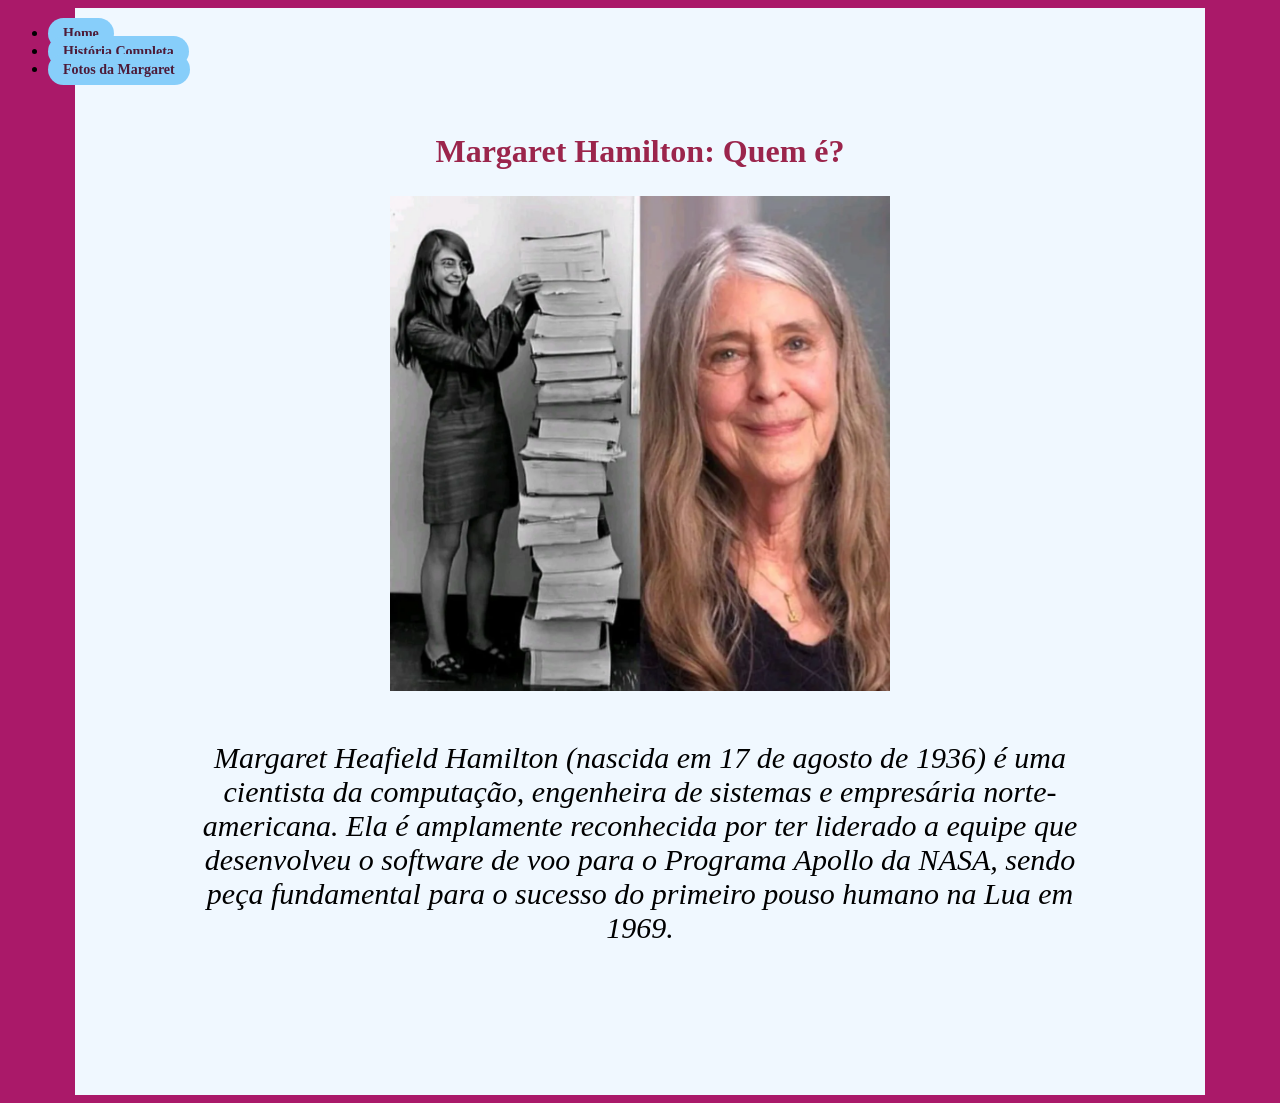
==== index.html @ be956593 "atualizações" ====
<!DOCTYPE html>
<html lang="pt-br">
<head>
    <meta charset="UTF-8">
    <meta name="viewport" content="width=
    , initial-scale=1.0">
    <title>Margaret Hamilton: Quem é?</title>
    <link rel="stylesheet" href="./css/styles.css">
</head>

<body>
    <header>
        <nav>
                <ul>
                    <li><a href="./index.html" target="_blank">Home</a></li>
                    <li><a href="./História Completa.html" target="_blank">História Completa</a></li>
                    <li><a href="./fotos.html" target="_blank">Fotos da Margaret</a></li>
                </ul>
        </nav>
    </header>

             <div class="home">
                <h1>Margaret Hamilton: Quem é?</h1>

                <img src="img/Margaret Hamilton.webp" alt="Margaret Hamilton">

                <p><span>Margaret Heafield Hamilton</span> (nascida em 17 de agosto de 1936) é uma cientista da computação, engenheira de sistemas e empresária norte-americana. Ela é amplamente reconhecida por ter liderado a equipe que desenvolveu o software de voo para o Programa Apollo da NASA, sendo peça fundamental para o sucesso do primeiro pouso humano na Lua em 1969.</p>
            </div>
        
   
    
</body>

</html>
---- css/styles.css ----
img {
    width: 500px;
    margin: auto;
    display: block;
}

.home > h1 {
    font-family: 20px;
    color: rgb(155, 37, 76);
    text-align: center;
    padding: 4px;
}

.home > p {
    font-style: italic;
    font-size: 30px;
    padding: 20px;
}

.home > span{
    font-weight: bold;
}

.home {
    background-color: aliceblue;
    padding: 100px;
    width: 930px;
    margin: 0 auto;
    text-align: center;
} 

body{
    background-color: #aa1969;
}

ul{
    position: fixed;
}

a{
    background-color: lightskyblue;
    font-size: 14px;
    font-weight: bold;
    text-decoration: none;
    color: #4d1b38;
    padding: 8px 15px;
    margin-top: 20px;
    border-radius: 20px;
    text-align: center
}
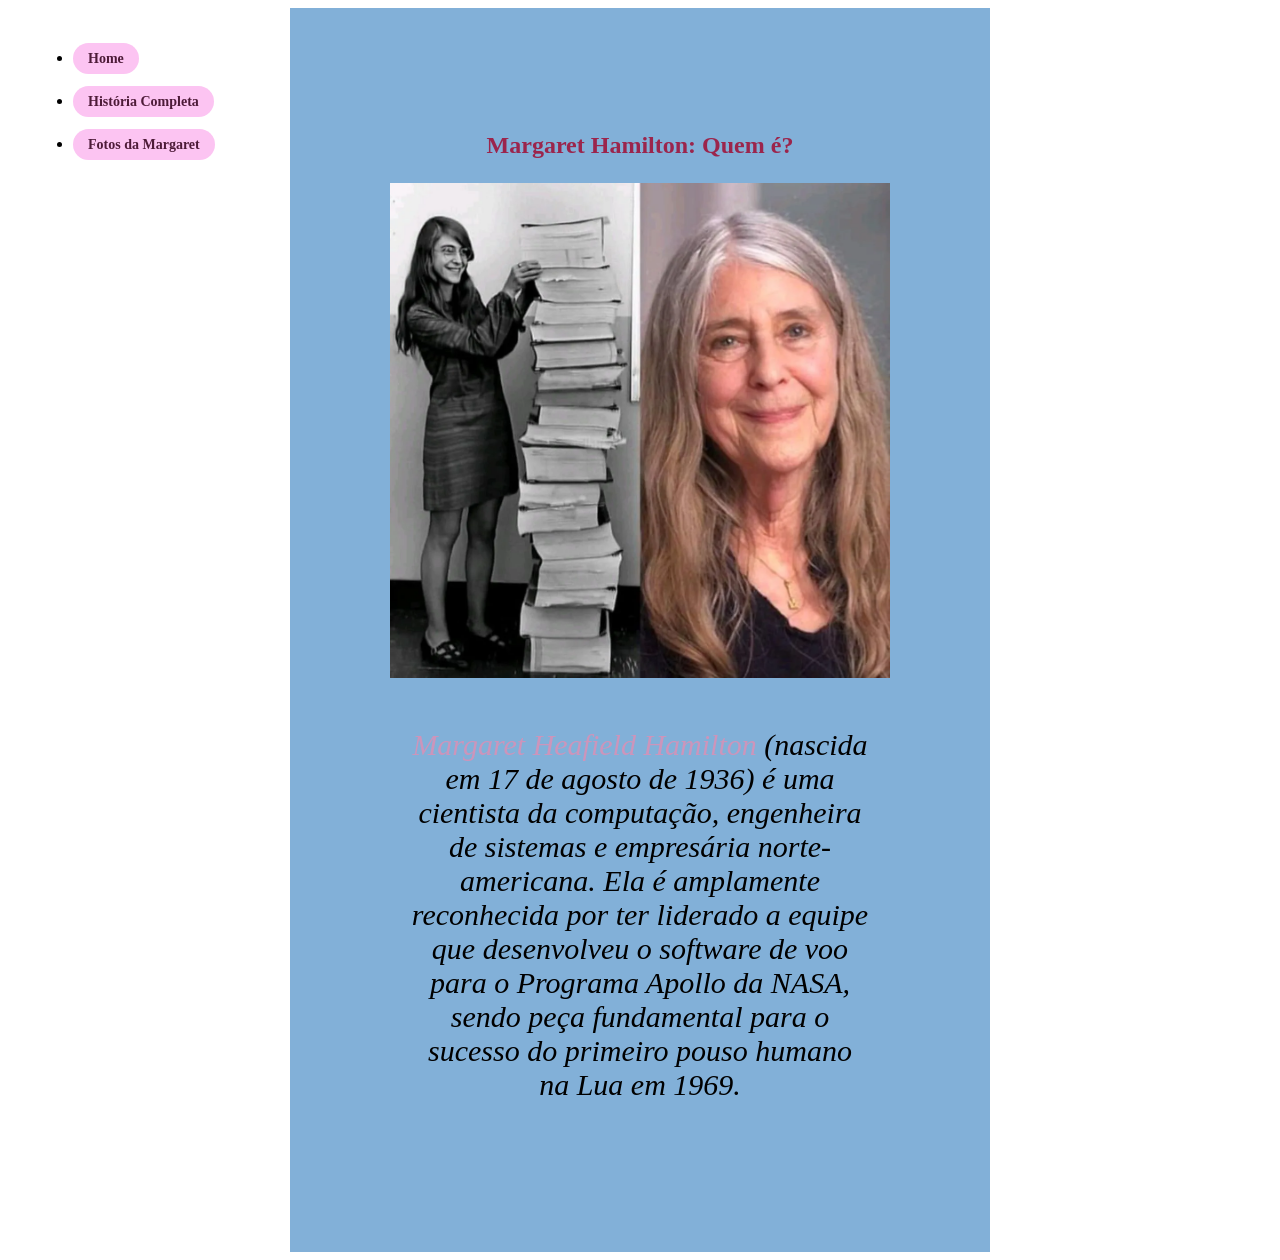
==== commit 7b9bc55a: "Atualizações" ====
--- a/index.html
+++ b/index.html
@@ -9,24 +9,32 @@
 </head>
 
 <body>
-    <header>
-        <nav>
-                <ul>
+    
+<main>
+    <section>
+        <header>
+            <nav>
+                 <ul>
                     <li><a href="./index.html" target="_blank">Home</a></li>
                     <li><a href="./História Completa.html" target="_blank">História Completa</a></li>
                     <li><a href="./fotos.html" target="_blank">Fotos da Margaret</a></li>
                 </ul>
-        </nav>
-    </header>
+            </nav>
+        </header>
+    </section>
+</main>
 
-             <div class="home">
+    <main>
+        <section>
+            <div class="home">
                 <h1>Margaret Hamilton: Quem é?</h1>
 
                 <img src="img/Margaret Hamilton.webp" alt="Margaret Hamilton">
 
-                <p><span>Margaret Heafield Hamilton</span> (nascida em 17 de agosto de 1936) é uma cientista da computação, engenheira de sistemas e empresária norte-americana. Ela é amplamente reconhecida por ter liderado a equipe que desenvolveu o software de voo para o Programa Apollo da NASA, sendo peça fundamental para o sucesso do primeiro pouso humano na Lua em 1969.</p>
+                <p> <span>Margaret Heafield Hamilton</span> (nascida em 17 de agosto de 1936) é uma cientista da computação, engenheira de sistemas e empresária norte-americana. Ela é amplamente reconhecida por ter liderado a equipe que desenvolveu o software de voo para o Programa Apollo da NASA, sendo peça fundamental para o sucesso do primeiro pouso humano na Lua em 1969.</p>
             </div>
-        
+        </section>
+    </main>    
    
     
 </body>
--- a/css/styles.css
+++ b/css/styles.css
@@ -22,29 +22,48 @@
 }
 
 .home {
+    background-color: rgb(130, 176, 216);
+    padding: 100px;
+    width: 500px;
+    margin: 0 auto;
+    text-align: center;
+} 
+
+
+ul{
+    position: fixed;
+}
+
+li{
+    margin: 25px
+}
+
+a{
+    background-color: rgb(252, 196, 242);
+    font-size: 14px;
+    font-weight: bold;
+    text-decoration: none;
+    color: #4d1b38;
+    padding: 8px 15px;
+    border-radius: 20px;
+    text-align: center
+}
+
+.historia{
     background-color: aliceblue;
     padding: 100px;
     width: 930px;
     margin: 0 auto;
     text-align: center;
-} 
-
-body{
-    background-color: #aa1969;
 }
 
-ul{
-    position: fixed;
+.historia > p{
+    font-style: italic;
+    font-size: 30px;
+    padding: 20px;
+    color: #aa1969;
 }
 
-a{
-    background-color: lightskyblue;
-    font-size: 14px;
-    font-weight: bold;
-    text-decoration: none;
-    color: #4d1b38;
-    padding: 8px 15px;
-    margin-top: 20px;
-    border-radius: 20px;
-    text-align: center
+span{
+    color: rgb(204, 149, 187);
 }
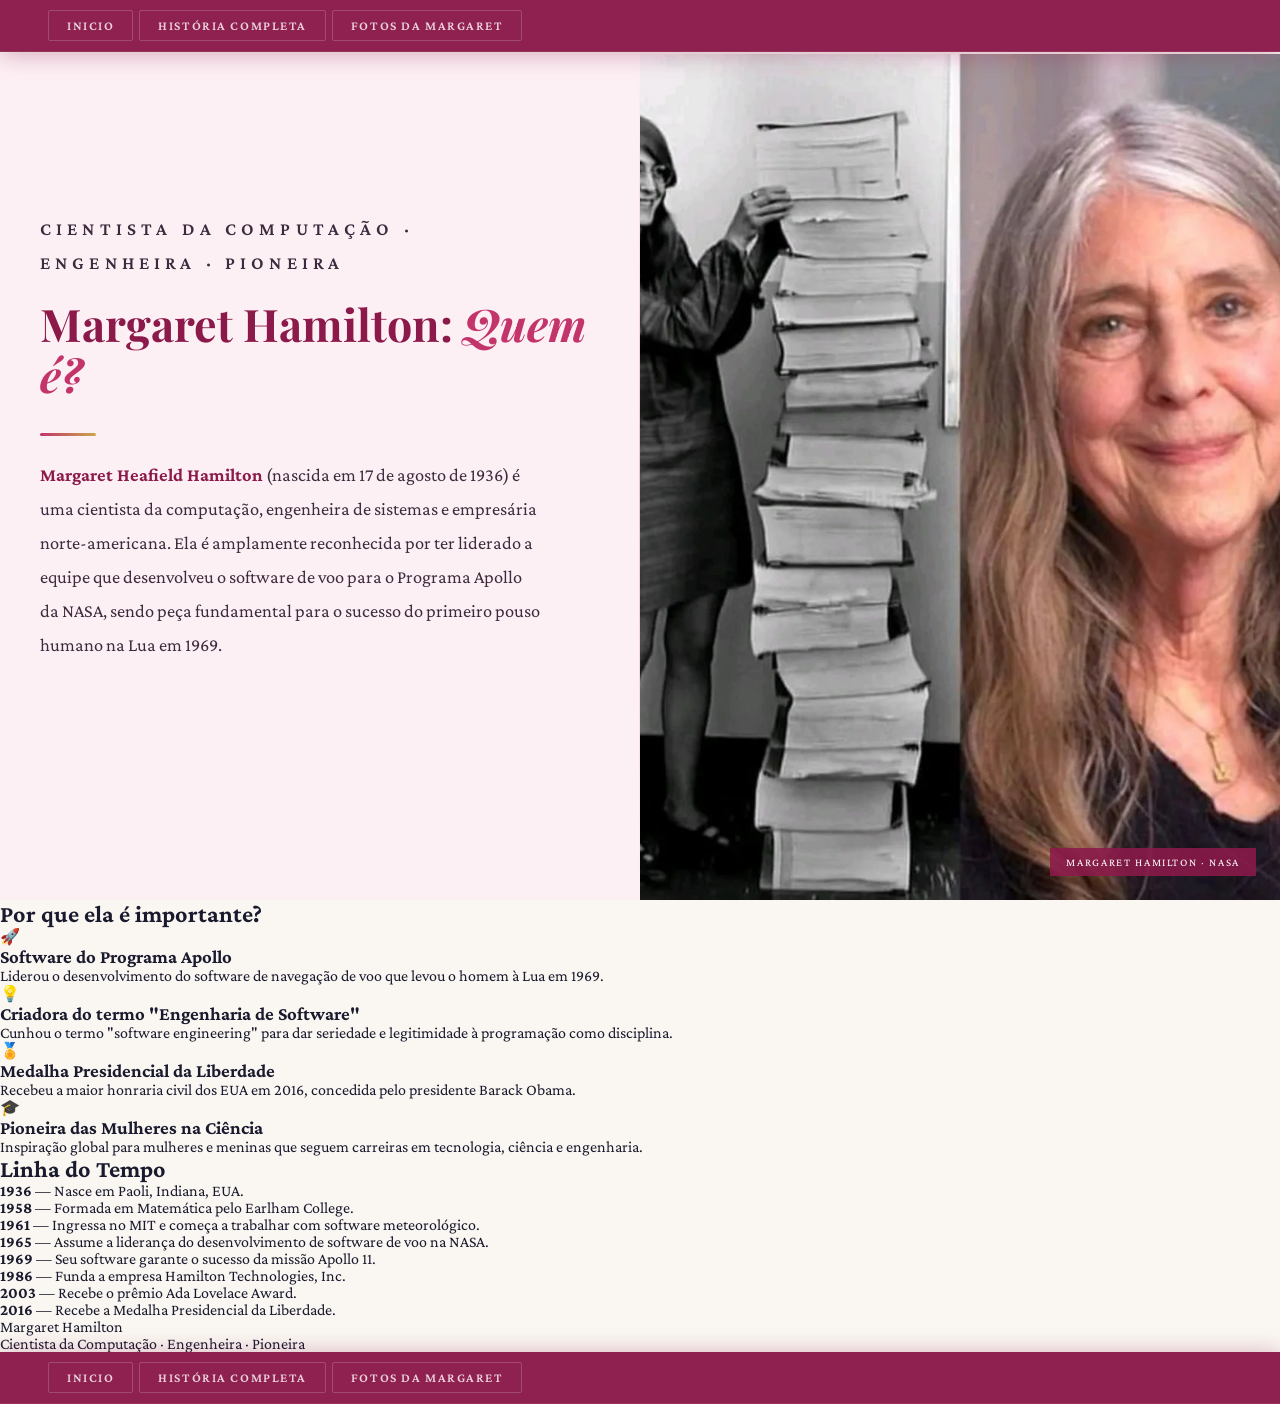
==== commit 1844889c: "inicio" ====
--- a/index.html
+++ b/index.html
@@ -2,41 +2,102 @@
 <html lang="pt-br">
 <head>
     <meta charset="UTF-8">
-    <meta name="viewport" content="width=
-    , initial-scale=1.0">
+    <meta name="viewport" content="width=device-width, initial-scale=1.0">
     <title>Margaret Hamilton: Quem é?</title>
     <link rel="stylesheet" href="./css/styles.css">
 </head>
+<body>
 
-<body>
-    
-<main>
-    <section>
-        <header>
-            <nav>
-                 <ul>
-                    <li><a href="./index.html" target="_blank">Home</a></li>
-                    <li><a href="./História Completa.html" target="_blank">História Completa</a></li>
-                    <li><a href="./fotos.html" target="_blank">Fotos da Margaret</a></li>
+    <header>
+        <nav>
+            <ul>
+                <li><a href="./index.html">Inicio</a></li>
+                <li><a href="./Historia Completa.html">História Completa</a></li>
+                <li><a href="./fotos.html">Fotos da Margaret</a></li>
+            </ul>
+        </nav>
+    </header>
+
+    <main>
+
+        <section class="hero-section">
+            <div class="hero-text">
+                <p class="hero-eyebrow">Cientista da Computação · Engenheira · Pioneira</p>
+                <h1>Margaret Hamilton: <em>Quem é?</em></h1>
+                <div class="hero-divider"></div>
+                <p>
+                    <span>Margaret Heafield Hamilton</span> (nascida em 17 de agosto de 1936) é uma cientista da computação, engenheira de sistemas e empresária norte-americana. Ela é amplamente reconhecida por ter liderado a equipe que desenvolveu o software de voo para o Programa Apollo da NASA, sendo peça fundamental para o sucesso do primeiro pouso humano na Lua em 1969.
+                </p>
+            </div>
+            <div class="hero-image-wrap">
+                <img src="img/Margaret Hamilton.webp" alt="Margaret Hamilton segurando o código do software Apollo">
+                <span class="hero-image-caption">Margaret Hamilton · NASA</span>
+            </div>
+        </section>
+
+        <section id="destaques" class="destaques-section">
+            <h2 class="destaques-titulo">Por que ela é importante?</h2>
+            <ul class="destaques-lista">
+                <li>
+                    <span class="destaque-icone">🚀</span>
+                    <div>
+                        <h3>Software do Programa Apollo</h3>
+                        <p>Liderou o desenvolvimento do software de navegação de voo que levou o homem à Lua em 1969.</p>
+                    </div>
+                </li>
+                <li>
+                    <span class="destaque-icone">💡</span>
+                    <div>
+                        <h3>Criadora do termo "Engenharia de Software"</h3>
+                        <p>Cunhou o termo "software engineering" para dar seriedade e legitimidade à programação como disciplina.</p>
+                    </div>
+                </li>
+                <li>
+                    <span class="destaque-icone">🏅</span>
+                    <div>
+                        <h3>Medalha Presidencial da Liberdade</h3>
+                        <p>Recebeu a maior honraria civil dos EUA em 2016, concedida pelo presidente Barack Obama.</p>
+                    </div>
+                </li>
+                <li>
+                    <span class="destaque-icone">🎓</span>
+                    <div>
+                        <h3>Pioneira das Mulheres na Ciência</h3>
+                        <p>Inspiração global para mulheres e meninas que seguem carreiras em tecnologia, ciência e engenharia.</p>
+                    </div>
+                </li>
+            </ul>
+        </section>
+
+        <section id="linha-do-tempo" class="timeline-section">
+            <h2 class="timeline-titulo">Linha do Tempo</h2>
+            <ol class="timeline-lista">
+                <li><strong>1936</strong> — Nasce em Paoli, Indiana, EUA.</li>
+                <li><strong>1958</strong> — Formada em Matemática pelo Earlham College.</li>
+                <li><strong>1961</strong> — Ingressa no MIT e começa a trabalhar com software meteorológico.</li>
+                <li><strong>1965</strong> — Assume a liderança do desenvolvimento de software de voo na NASA.</li>
+                <li><strong>1969</strong> — Seu software garante o sucesso da missão Apollo 11.</li>
+                <li><strong>1986</strong> — Funda a empresa Hamilton Technologies, Inc.</li>
+                <li><strong>2003</strong> — Recebe o prêmio Ada Lovelace Award.</li>
+                <li><strong>2016</strong> — Recebe a Medalha Presidencial da Liberdade.</li>
+            </ol>
+        </section>
+
+    </main>
+
+    <footer>
+        <div class="footer-conteudo">
+            <p class="footer-nome">Margaret Hamilton</p>
+            <p class="footer-sub">Cientista da Computação · Engenheira · Pioneira</p>
+            <nav class="footer-nav">
+                <ul>
+                    <li><a href="./index.html">Inicio</a></li>
+                    <li><a href="./Historia Completa.html">História Completa</a></li>
+                    <li><a href="./fotos.html">Fotos da Margaret</a></li>
                 </ul>
             </nav>
-        </header>
-    </section>
-</main>
+        </div>
+    </footer>
 
-    <main>
-        <section>
-            <div class="home">
-                <h1>Margaret Hamilton: Quem é?</h1>
-
-                <img src="img/Margaret Hamilton.webp" alt="Margaret Hamilton">
-
-                <p> <span>Margaret Heafield Hamilton</span> (nascida em 17 de agosto de 1936) é uma cientista da computação, engenheira de sistemas e empresária norte-americana. Ela é amplamente reconhecida por ter liderado a equipe que desenvolveu o software de voo para o Programa Apollo da NASA, sendo peça fundamental para o sucesso do primeiro pouso humano na Lua em 1969.</p>
-            </div>
-        </section>
-    </main>    
-   
-    
 </body>
-
 </html>
--- a/css/styles.css
+++ b/css/styles.css
@@ -1,69 +1,424 @@
-img {
-    width: 500px;
-    margin: auto;
+@import url('https://fonts.googleapis.com/css2?family=Playfair+Display:ital,wght@0,400;0,700;1,400&family=Crimson+Pro:ital,wght@0,300;0,400;0,600;1,300&display=swap');
+
+*, *::before, *::after {
+    margin: 0;
+    padding: 0;
+    box-sizing: border-box;
+}
+
+:root {
+    --rosa-escuro: #8b1a4a;
+    --rosa-medio: #c2346a;
+    --rosa-claro: #f0c4d8;
+    --rosa-palido: #fdf0f5;
+    --creme: #faf7f2;
+    --texto-escuro: #1a1a2e;
+    --texto-medio: #3d2b3d;
+    --dourado: #c9a84c;
+    --dourado-claro: #e8d49a;
+    --nav-height: 54px;
+    --shadow-card: 0 4px 28px rgba(0,0,0,0.08);
+    --shadow-hover: 0 14px 44px rgba(139,26,74,0.16);
+}
+
+html { scroll-behavior: smooth; }
+
+body {
+    background-color: var(--creme);
+    font-family: 'Crimson Pro', Georgia, serif;
+    color: var(--texto-escuro);
+    min-height: 100vh;
+}
+
+header {
+    position: fixed;
+    top: 0;
+    left: 0;
+    width: 100%;
+    z-index: 100;
+}
+
+nav {
+    background: rgba(139, 26, 74, 0.97);
+    backdrop-filter: blur(10px);
+    padding: 0 48px;
+    box-shadow: 0 2px 24px rgba(139,26,74,0.35);
+    border-bottom: 1px solid rgba(255,255,255,0.08);
+}
+
+nav ul {
+    list-style: none;
+    display: flex;
+    align-items: center;
+    gap: 6px;
+    padding: 10px 0;
+    margin: 0;
+}
+
+nav ul li { margin: 0; }
+
+nav a {
+    display: inline-block;
+    background-color: transparent;
+    color: rgba(253,240,245,0.85);
+    font-family: 'Crimson Pro', serif;
+    font-size: 13px;
+    font-weight: 600;
+    letter-spacing: 0.12em;
+    text-transform: uppercase;
+    text-decoration: none;
+    padding: 7px 18px;
+    border: 1px solid rgba(255,255,255,0.18);
+    border-radius: 2px;
+    transition: background 0.25s, border-color 0.25s, color 0.25s;
+}
+
+nav a:hover {
+    background-color: rgba(255,255,255,0.14);
+    border-color: rgba(255,255,255,0.55);
+    color: #fff;
+}
+
+.home {
+    width: 100%;
+    max-width: 100%;
+    margin: 0;
+    padding: 0;
+}
+
+.hero-section {
+    min-height: 100vh;
+    display: grid;
+    grid-template-columns: 1fr 1fr;
+    align-items: stretch;
+    padding-top: var(--nav-height);
+    gap: 0;
+}
+
+.hero-text {
+    padding: 80px 30px 80px 40px;
+    background: var(--rosa-palido);
+    display: flex;
+    flex-direction: column;
+    justify-content: center;
+    position: relative;
+}
+
+.hero-text::after {
+    content: '';
+    position: absolute;
+    top: 0;
+    right: 0;
+    width: 1px;
+    height: 100%;
+    background: linear-gradient(to bottom, transparent, var(--rosa-claro), transparent);
+}
+
+.hero-eyebrow {
+    margin-top: -80px;
+    font-size: 11px;
+    font-weight: 600;
+    letter-spacing: 0.28em;
+    text-transform: uppercase;
+    color: var(--rosa-medio);
+    margin-bottom: 18px;
+}
+
+.hero-text h1 {
+    font-family: 'Playfair Display', Georgia, serif;
+    font-size: clamp(2rem, 3.5vw, 3.2rem);
+    font-weight: 700;
+    line-height: 1.15;
+    color: var(--rosa-escuro);
+    margin-bottom: 10px;
+}
+
+.hero-text h1 em {
+    font-style: italic;
+    color: var(--rosa-medio);
+}
+
+.hero-divider {
+    width: 56px;
+    height: 3px;
+    background: linear-gradient(90deg, var(--rosa-medio), var(--dourado));
+    margin: 22px 0;
+    border-radius: 2px;
+}
+
+.hero-text p {
+    font-size: 1.15rem;
+    line-height: 1.85;
+    color: var(--texto-medio);
+    max-width: 500px;
+}
+
+.hero-text p > span {
+    font-weight: 700;
+    color: var(--rosa-escuro);
+}
+
+.hero-image-wrap {
+    position: relative;
+    overflow: hidden;
+}
+
+.hero-image-wrap img {
+    width: 100%;
+    height: 100%;
+    object-fit: cover;
+    object-position: top center;
     display: block;
-}
-
-.home > h1 {
-    font-family: 20px;
-    color: rgb(155, 37, 76);
+    margin: 0;
+    transition: transform 8s ease;
+}
+
+.hero-image-wrap:hover img {
+    transform: scale(1.04);
+}
+
+.hero-image-caption {
+    position: absolute;
+    bottom: 24px;
+    right: 24px;
+    background: rgba(139,26,74,0.88);
+    color: #fff;
+    font-size: 11px;
+    letter-spacing: 0.15em;
+    text-transform: uppercase;
+    padding: 8px 16px;
+}
+
+.historia-page {
+    padding-top: var(--nav-height);
+    min-height: 100vh;
+    background: var(--creme);
+}
+
+.historia-hero {
+    background: var(--rosa-escuro);
+    background-image: linear-gradient(135deg, #6b0f35 0%, #8b1a4a 50%, #a82060 100%);
+    padding: 52px 60px 48px;
     text-align: center;
-    padding: 4px;
-}
-
-.home > p {
+    position: relative;
+    overflow: hidden;
+}
+
+.historia-hero::before {
+    content: '';
+    position: absolute;
+    inset: 0;
+    background-image: repeating-linear-gradient(
+        45deg,
+        rgba(255,255,255,0.015) 0px,
+        rgba(255,255,255,0.015) 1px,
+        transparent 1px,
+        transparent 20px
+    );
+}
+
+.historia-eyebrow {
+    font-size: 11px;
+    font-weight: 600;
+    letter-spacing: 0.3em;
+    text-transform: uppercase;
+    color: var(--dourado-claro);
+    margin-bottom: 12px;
+    position: relative;
+}
+
+.historia-hero h1 {
+    font-family: 'Playfair Display', serif;
+    font-size: clamp(2rem, 4vw, 3rem);
+    color: #fff;
+    margin-bottom: 10px;
+    position: relative;
+}
+
+.historia-subtitulo {
+    font-size: 1.1rem;
+    color: rgba(253,240,245,0.75);
     font-style: italic;
-    font-size: 30px;
-    padding: 20px;
-}
-
-.home > span{
-    font-weight: bold;
-}
-
-.home {
-    background-color: rgb(130, 176, 216);
-    padding: 100px;
-    width: 500px;
+    position: relative;
+}
+
+.historia {
+    max-width: 820px;
     margin: 0 auto;
+    padding: 52px 48px 72px;
+}
+
+.historia-bloco {
+    display: grid;
+    grid-template-columns: 52px 1fr;
+    gap: 24px;
+    margin-bottom: 44px;
+    align-items: start;
+}
+
+.bloco-icone {
+    font-family: 'Playfair Display', serif;
+    font-size: 2rem;
+    font-weight: 700;
+    color: var(--rosa-claro);
+    line-height: 1;
+    padding-top: 4px;
     text-align: center;
-} 
-
-
-ul{
-    position: fixed;
-}
-
-li{
-    margin: 25px
-}
-
-a{
-    background-color: rgb(252, 196, 242);
-    font-size: 14px;
-    font-weight: bold;
-    text-decoration: none;
-    color: #4d1b38;
-    padding: 8px 15px;
-    border-radius: 20px;
-    text-align: center
-}
-
-.historia{
-    background-color: aliceblue;
-    padding: 100px;
-    width: 930px;
-    margin: 0 auto;
+}
+
+.bloco-conteudo h2 {
+    font-family: 'Playfair Display', serif;
+    font-size: 1.25rem;
+    color: var(--rosa-escuro);
+    margin-bottom: 10px;
+    border-bottom: 2px solid var(--rosa-claro);
+    padding-bottom: 8px;
+}
+
+.bloco-conteudo p {
+    font-size: 1.1rem;
+    line-height: 1.85;
+    color: var(--texto-medio);
+}
+
+.fotos-page {
+    padding-top: var(--nav-height);
+    min-height: 100vh;
+    background: var(--creme);
+}
+
+.fotos-header {
     text-align: center;
-}
-
-.historia > p{
+    padding: 44px 40px 36px;
+    background: var(--rosa-palido);
+    border-bottom: 1px solid var(--rosa-claro);
+}
+
+.fotos-eyebrow {
+    font-size: 11px;
+    font-weight: 600;
+    letter-spacing: 0.28em;
+    text-transform: uppercase;
+    color: var(--rosa-medio);
+    margin-bottom: 8px;
+}
+
+.fotos-header h1 {
+    font-family: 'Playfair Display', serif;
+    font-size: clamp(1.8rem, 3.5vw, 2.6rem);
+    color: var(--rosa-escuro);
+    margin-bottom: 6px;
+}
+
+.fotos-subtitulo {
+    font-size: 1.05rem;
+    color: var(--texto-medio);
     font-style: italic;
-    font-size: 30px;
-    padding: 20px;
-    color: #aa1969;
-}
-
-span{
-    color: rgb(204, 149, 187);
-}+}
+
+.fotos-grid {
+    display: grid;
+    grid-template-columns: repeat(2, 1fr);
+    gap: 20px;
+    max-width: 1020px;
+    margin: 32px auto 52px;
+    padding: 0 36px;
+}
+
+.foto-card {
+    background: #fff;
+    overflow: hidden;
+    box-shadow: var(--shadow-card);
+    border-radius: 3px;
+    transition: transform 0.35s ease, box-shadow 0.35s ease;
+    display: flex;
+    flex-direction: column;
+}
+
+.foto-card:hover {
+    transform: translateY(-5px);
+    box-shadow: var(--shadow-hover);
+}
+
+.foto-img-wrap {
+    overflow: hidden;
+    height: 380px;
+}
+
+.foto-img-wrap img {
+    width: 100%;
+    height: 100%;
+    object-fit: contain;
+    object-position: center center;
+    display: block;
+    margin: 0;
+    background: #f5e8ef;
+    filter: grayscale(12%) contrast(1.03);
+    transition: filter 0.45s, transform 0.45s;
+}
+
+.foto-card:hover .foto-img-wrap img {
+    filter: grayscale(0%) contrast(1.05);
+    transform: scale(1.05);
+}
+
+.foto-legenda {
+    padding: 14px 18px 16px;
+    border-top: 3px solid var(--rosa-claro);
+    flex: 1;
+}
+
+.foto-legenda h3 {
+    font-family: 'Playfair Display', serif;
+    font-size: 0.98rem;
+    color: var(--rosa-escuro);
+    margin-bottom: 3px;
+}
+
+.foto-legenda p {
+    font-size: 0.85rem;
+    color: #aaa;
+    font-style: italic;
+    line-height: 1.5;
+}
+
+@media (max-width: 800px) {
+    .hero-section {
+        grid-template-columns: 1fr;
+    }
+    .hero-image-wrap {
+        height: 58vw;
+        min-height: 240px;
+    }
+    .hero-text {
+        padding: 48px 28px;
+    }
+    .fotos-grid {
+        grid-template-columns: 1fr;
+        padding: 0 20px;
+        gap: 16px;
+        margin-top: 24px;
+    }
+    .historia {
+        padding: 36px 20px 52px;
+    }
+    .historia-hero {
+        padding: 36px 28px 32px;
+    }
+    .historia-bloco {
+        grid-template-columns: 40px 1fr;
+        gap: 16px;
+    }
+    nav {
+        padding: 0 20px;
+    }
+    nav ul {
+        flex-wrap: wrap;
+        justify-content: center;
+        gap: 6px;
+    }
+    nav a {
+        font-size: 12px;
+        padding: 6px 12px;
+    }
+}
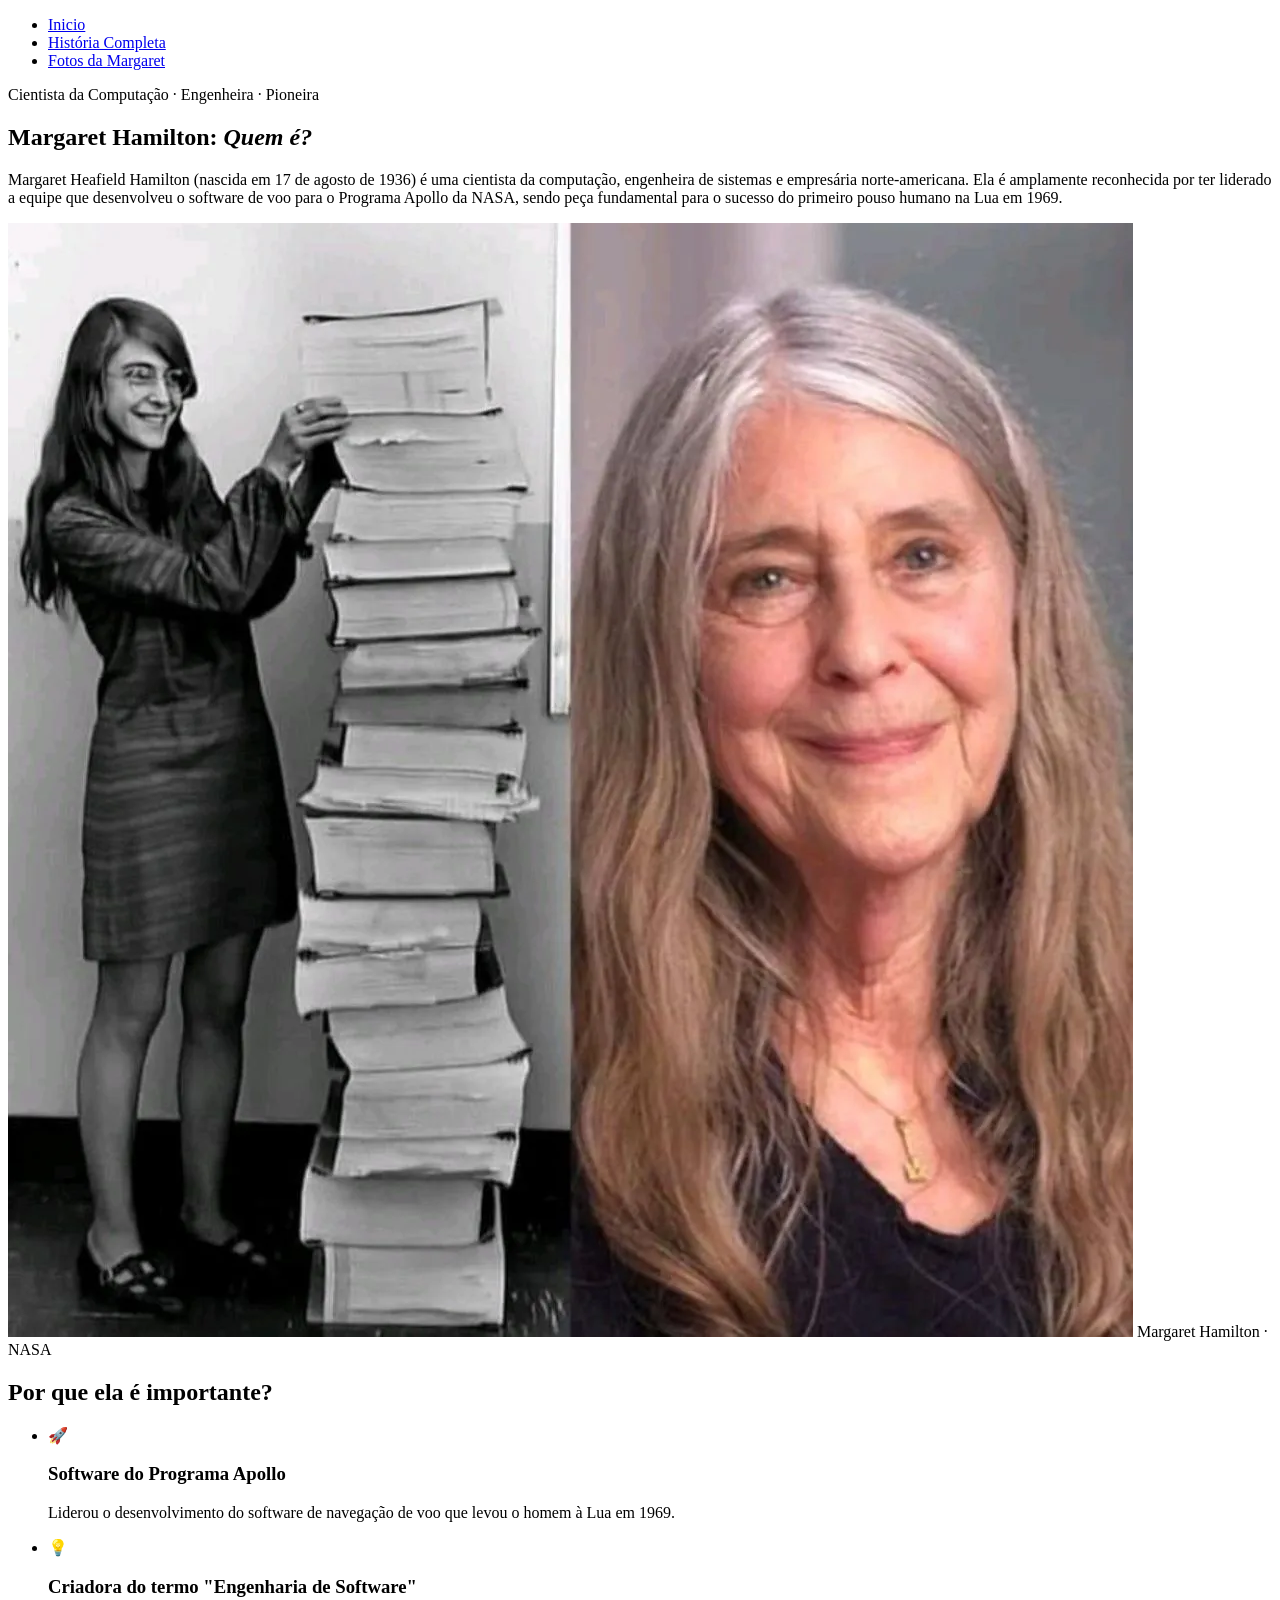
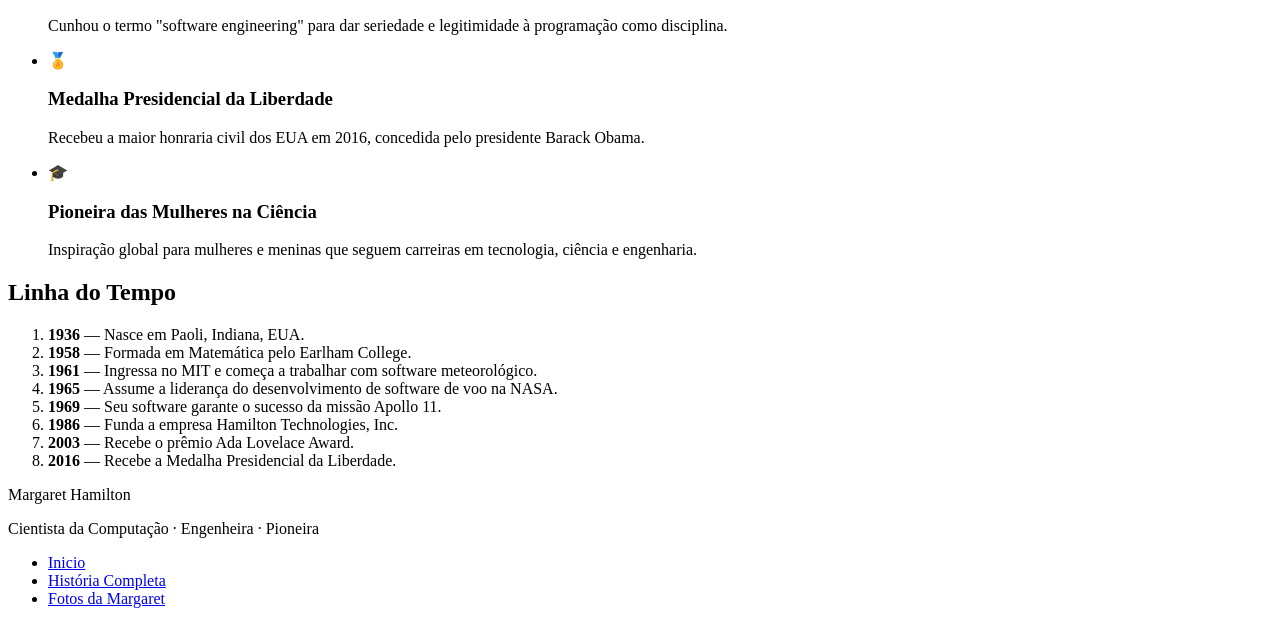
==== commit 6671129a: "2 css" ====
--- a/index.html
+++ b/index.html
@@ -4,7 +4,7 @@
     <meta charset="UTF-8">
     <meta name="viewport" content="width=device-width, initial-scale=1.0">
     <title>Margaret Hamilton: Quem é?</title>
-    <link rel="stylesheet" href="./css/styles.css">
+    <link rel="stylesheet" href="./CSS/styles.css">
 </head>
 <body>
 
@@ -12,7 +12,7 @@
         <nav>
             <ul>
                 <li><a href="./index.html">Inicio</a></li>
-                <li><a href="./Historia Completa.html">História Completa</a></li>
+                <li><a href=".//História Completa.html">História Completa</a></li>
                 <li><a href="./fotos.html">Fotos da Margaret</a></li>
             </ul>
         </nav>
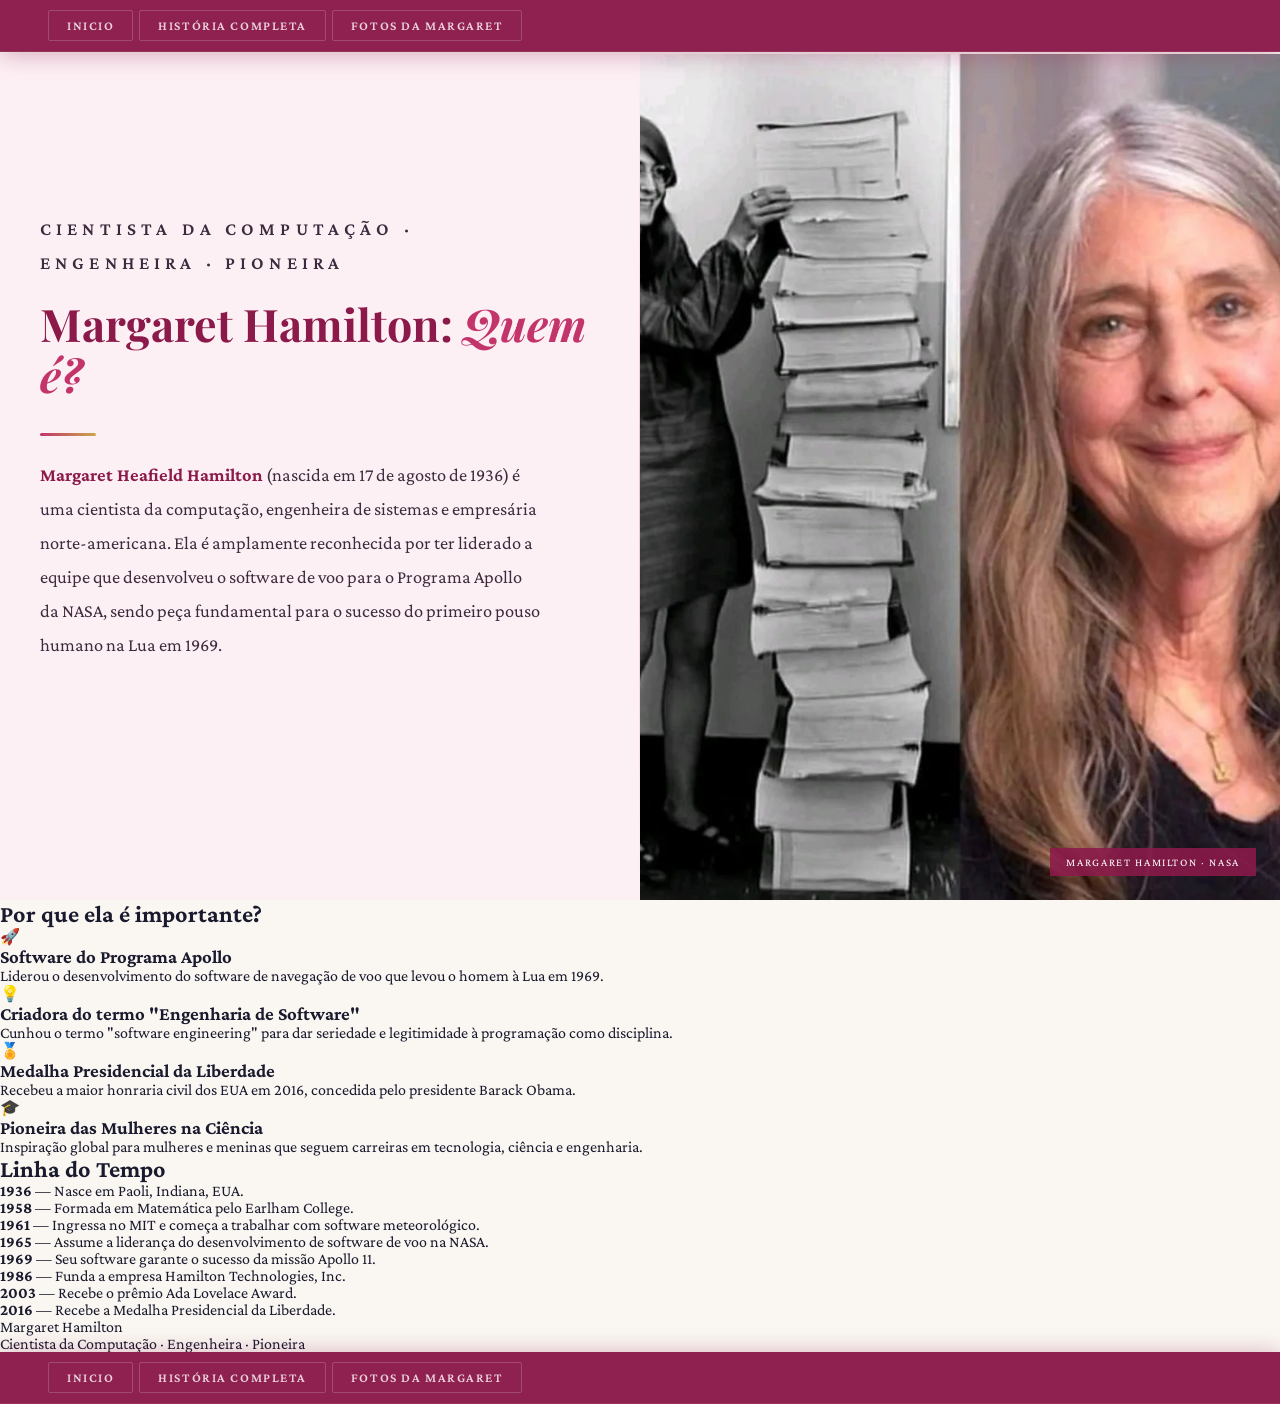
==== commit 45bb83a2: "c" ====
--- a/index.html
+++ b/index.html
@@ -4,7 +4,7 @@
     <meta charset="UTF-8">
     <meta name="viewport" content="width=device-width, initial-scale=1.0">
     <title>Margaret Hamilton: Quem é?</title>
-    <link rel="stylesheet" href="./CSS/styles.css">
+    <link rel="stylesheet" href="./css/styles.css">
 </head>
 <body>
 
--- a/css/styles.css
+++ b/css/styles.css
@@ -0,0 +1,424 @@
+@import url('https://fonts.googleapis.com/css2?family=Playfair+Display:ital,wght@0,400;0,700;1,400&family=Crimson+Pro:ital,wght@0,300;0,400;0,600;1,300&display=swap');
+
+*, *::before, *::after {
+    margin: 0;
+    padding: 0;
+    box-sizing: border-box;
+}
+
+:root {
+    --rosa-escuro: #8b1a4a;
+    --rosa-medio: #c2346a;
+    --rosa-claro: #f0c4d8;
+    --rosa-palido: #fdf0f5;
+    --creme: #faf7f2;
+    --texto-escuro: #1a1a2e;
+    --texto-medio: #3d2b3d;
+    --dourado: #c9a84c;
+    --dourado-claro: #e8d49a;
+    --nav-height: 54px;
+    --shadow-card: 0 4px 28px rgba(0,0,0,0.08);
+    --shadow-hover: 0 14px 44px rgba(139,26,74,0.16);
+}
+
+html { scroll-behavior: smooth; }
+
+body {
+    background-color: var(--creme);
+    font-family: 'Crimson Pro', Georgia, serif;
+    color: var(--texto-escuro);
+    min-height: 100vh;
+}
+
+header {
+    position: fixed;
+    top: 0;
+    left: 0;
+    width: 100%;
+    z-index: 100;
+}
+
+nav {
+    background: rgba(139, 26, 74, 0.97);
+    backdrop-filter: blur(10px);
+    padding: 0 48px;
+    box-shadow: 0 2px 24px rgba(139,26,74,0.35);
+    border-bottom: 1px solid rgba(255,255,255,0.08);
+}
+
+nav ul {
+    list-style: none;
+    display: flex;
+    align-items: center;
+    gap: 6px;
+    padding: 10px 0;
+    margin: 0;
+}
+
+nav ul li { margin: 0; }
+
+nav a {
+    display: inline-block;
+    background-color: transparent;
+    color: rgba(253,240,245,0.85);
+    font-family: 'Crimson Pro', serif;
+    font-size: 13px;
+    font-weight: 600;
+    letter-spacing: 0.12em;
+    text-transform: uppercase;
+    text-decoration: none;
+    padding: 7px 18px;
+    border: 1px solid rgba(255,255,255,0.18);
+    border-radius: 2px;
+    transition: background 0.25s, border-color 0.25s, color 0.25s;
+}
+
+nav a:hover {
+    background-color: rgba(255,255,255,0.14);
+    border-color: rgba(255,255,255,0.55);
+    color: #fff;
+}
+
+.home {
+    width: 100%;
+    max-width: 100%;
+    margin: 0;
+    padding: 0;
+}
+
+.hero-section {
+    min-height: 100vh;
+    display: grid;
+    grid-template-columns: 1fr 1fr;
+    align-items: stretch;
+    padding-top: var(--nav-height);
+    gap: 0;
+}
+
+.hero-text {
+    padding: 80px 30px 80px 40px;
+    background: var(--rosa-palido);
+    display: flex;
+    flex-direction: column;
+    justify-content: center;
+    position: relative;
+}
+
+.hero-text::after {
+    content: '';
+    position: absolute;
+    top: 0;
+    right: 0;
+    width: 1px;
+    height: 100%;
+    background: linear-gradient(to bottom, transparent, var(--rosa-claro), transparent);
+}
+
+.hero-eyebrow {
+    margin-top: -80px;
+    font-size: 11px;
+    font-weight: 600;
+    letter-spacing: 0.28em;
+    text-transform: uppercase;
+    color: var(--rosa-medio);
+    margin-bottom: 18px;
+}
+
+.hero-text h1 {
+    font-family: 'Playfair Display', Georgia, serif;
+    font-size: clamp(2rem, 3.5vw, 3.2rem);
+    font-weight: 700;
+    line-height: 1.15;
+    color: var(--rosa-escuro);
+    margin-bottom: 10px;
+}
+
+.hero-text h1 em {
+    font-style: italic;
+    color: var(--rosa-medio);
+}
+
+.hero-divider {
+    width: 56px;
+    height: 3px;
+    background: linear-gradient(90deg, var(--rosa-medio), var(--dourado));
+    margin: 22px 0;
+    border-radius: 2px;
+}
+
+.hero-text p {
+    font-size: 1.15rem;
+    line-height: 1.85;
+    color: var(--texto-medio);
+    max-width: 500px;
+}
+
+.hero-text p > span {
+    font-weight: 700;
+    color: var(--rosa-escuro);
+}
+
+.hero-image-wrap {
+    position: relative;
+    overflow: hidden;
+}
+
+.hero-image-wrap img {
+    width: 100%;
+    height: 100%;
+    object-fit: cover;
+    object-position: top center;
+    display: block;
+    margin: 0;
+    transition: transform 8s ease;
+}
+
+.hero-image-wrap:hover img {
+    transform: scale(1.04);
+}
+
+.hero-image-caption {
+    position: absolute;
+    bottom: 24px;
+    right: 24px;
+    background: rgba(139,26,74,0.88);
+    color: #fff;
+    font-size: 11px;
+    letter-spacing: 0.15em;
+    text-transform: uppercase;
+    padding: 8px 16px;
+}
+
+.historia-page {
+    padding-top: var(--nav-height);
+    min-height: 100vh;
+    background: var(--creme);
+}
+
+.historia-hero {
+    background: var(--rosa-escuro);
+    background-image: linear-gradient(135deg, #6b0f35 0%, #8b1a4a 50%, #a82060 100%);
+    padding: 52px 60px 48px;
+    text-align: center;
+    position: relative;
+    overflow: hidden;
+}
+
+.historia-hero::before {
+    content: '';
+    position: absolute;
+    inset: 0;
+    background-image: repeating-linear-gradient(
+        45deg,
+        rgba(255,255,255,0.015) 0px,
+        rgba(255,255,255,0.015) 1px,
+        transparent 1px,
+        transparent 20px
+    );
+}
+
+.historia-eyebrow {
+    font-size: 11px;
+    font-weight: 600;
+    letter-spacing: 0.3em;
+    text-transform: uppercase;
+    color: var(--dourado-claro);
+    margin-bottom: 12px;
+    position: relative;
+}
+
+.historia-hero h1 {
+    font-family: 'Playfair Display', serif;
+    font-size: clamp(2rem, 4vw, 3rem);
+    color: #fff;
+    margin-bottom: 10px;
+    position: relative;
+}
+
+.historia-subtitulo {
+    font-size: 1.1rem;
+    color: rgba(253,240,245,0.75);
+    font-style: italic;
+    position: relative;
+}
+
+.historia {
+    max-width: 820px;
+    margin: 0 auto;
+    padding: 52px 48px 72px;
+}
+
+.historia-bloco {
+    display: grid;
+    grid-template-columns: 52px 1fr;
+    gap: 24px;
+    margin-bottom: 44px;
+    align-items: start;
+}
+
+.bloco-icone {
+    font-family: 'Playfair Display', serif;
+    font-size: 2rem;
+    font-weight: 700;
+    color: var(--rosa-claro);
+    line-height: 1;
+    padding-top: 4px;
+    text-align: center;
+}
+
+.bloco-conteudo h2 {
+    font-family: 'Playfair Display', serif;
+    font-size: 1.25rem;
+    color: var(--rosa-escuro);
+    margin-bottom: 10px;
+    border-bottom: 2px solid var(--rosa-claro);
+    padding-bottom: 8px;
+}
+
+.bloco-conteudo p {
+    font-size: 1.1rem;
+    line-height: 1.85;
+    color: var(--texto-medio);
+}
+
+.fotos-page {
+    padding-top: var(--nav-height);
+    min-height: 100vh;
+    background: var(--creme);
+}
+
+.fotos-header {
+    text-align: center;
+    padding: 44px 40px 36px;
+    background: var(--rosa-palido);
+    border-bottom: 1px solid var(--rosa-claro);
+}
+
+.fotos-eyebrow {
+    font-size: 11px;
+    font-weight: 600;
+    letter-spacing: 0.28em;
+    text-transform: uppercase;
+    color: var(--rosa-medio);
+    margin-bottom: 8px;
+}
+
+.fotos-header h1 {
+    font-family: 'Playfair Display', serif;
+    font-size: clamp(1.8rem, 3.5vw, 2.6rem);
+    color: var(--rosa-escuro);
+    margin-bottom: 6px;
+}
+
+.fotos-subtitulo {
+    font-size: 1.05rem;
+    color: var(--texto-medio);
+    font-style: italic;
+}
+
+.fotos-grid {
+    display: grid;
+    grid-template-columns: repeat(2, 1fr);
+    gap: 20px;
+    max-width: 1020px;
+    margin: 32px auto 52px;
+    padding: 0 36px;
+}
+
+.foto-card {
+    background: #fff;
+    overflow: hidden;
+    box-shadow: var(--shadow-card);
+    border-radius: 3px;
+    transition: transform 0.35s ease, box-shadow 0.35s ease;
+    display: flex;
+    flex-direction: column;
+}
+
+.foto-card:hover {
+    transform: translateY(-5px);
+    box-shadow: var(--shadow-hover);
+}
+
+.foto-img-wrap {
+    overflow: hidden;
+    height: 380px;
+}
+
+.foto-img-wrap img {
+    width: 100%;
+    height: 100%;
+    object-fit: contain;
+    object-position: center center;
+    display: block;
+    margin: 0;
+    background: #f5e8ef;
+    filter: grayscale(12%) contrast(1.03);
+    transition: filter 0.45s, transform 0.45s;
+}
+
+.foto-card:hover .foto-img-wrap img {
+    filter: grayscale(0%) contrast(1.05);
+    transform: scale(1.05);
+}
+
+.foto-legenda {
+    padding: 14px 18px 16px;
+    border-top: 3px solid var(--rosa-claro);
+    flex: 1;
+}
+
+.foto-legenda h3 {
+    font-family: 'Playfair Display', serif;
+    font-size: 0.98rem;
+    color: var(--rosa-escuro);
+    margin-bottom: 3px;
+}
+
+.foto-legenda p {
+    font-size: 0.85rem;
+    color: #aaa;
+    font-style: italic;
+    line-height: 1.5;
+}
+
+@media (max-width: 800px) {
+    .hero-section {
+        grid-template-columns: 1fr;
+    }
+    .hero-image-wrap {
+        height: 58vw;
+        min-height: 240px;
+    }
+    .hero-text {
+        padding: 48px 28px;
+    }
+    .fotos-grid {
+        grid-template-columns: 1fr;
+        padding: 0 20px;
+        gap: 16px;
+        margin-top: 24px;
+    }
+    .historia {
+        padding: 36px 20px 52px;
+    }
+    .historia-hero {
+        padding: 36px 28px 32px;
+    }
+    .historia-bloco {
+        grid-template-columns: 40px 1fr;
+        gap: 16px;
+    }
+    nav {
+        padding: 0 20px;
+    }
+    nav ul {
+        flex-wrap: wrap;
+        justify-content: center;
+        gap: 6px;
+    }
+    nav a {
+        font-size: 12px;
+        padding: 6px 12px;
+    }
+}
